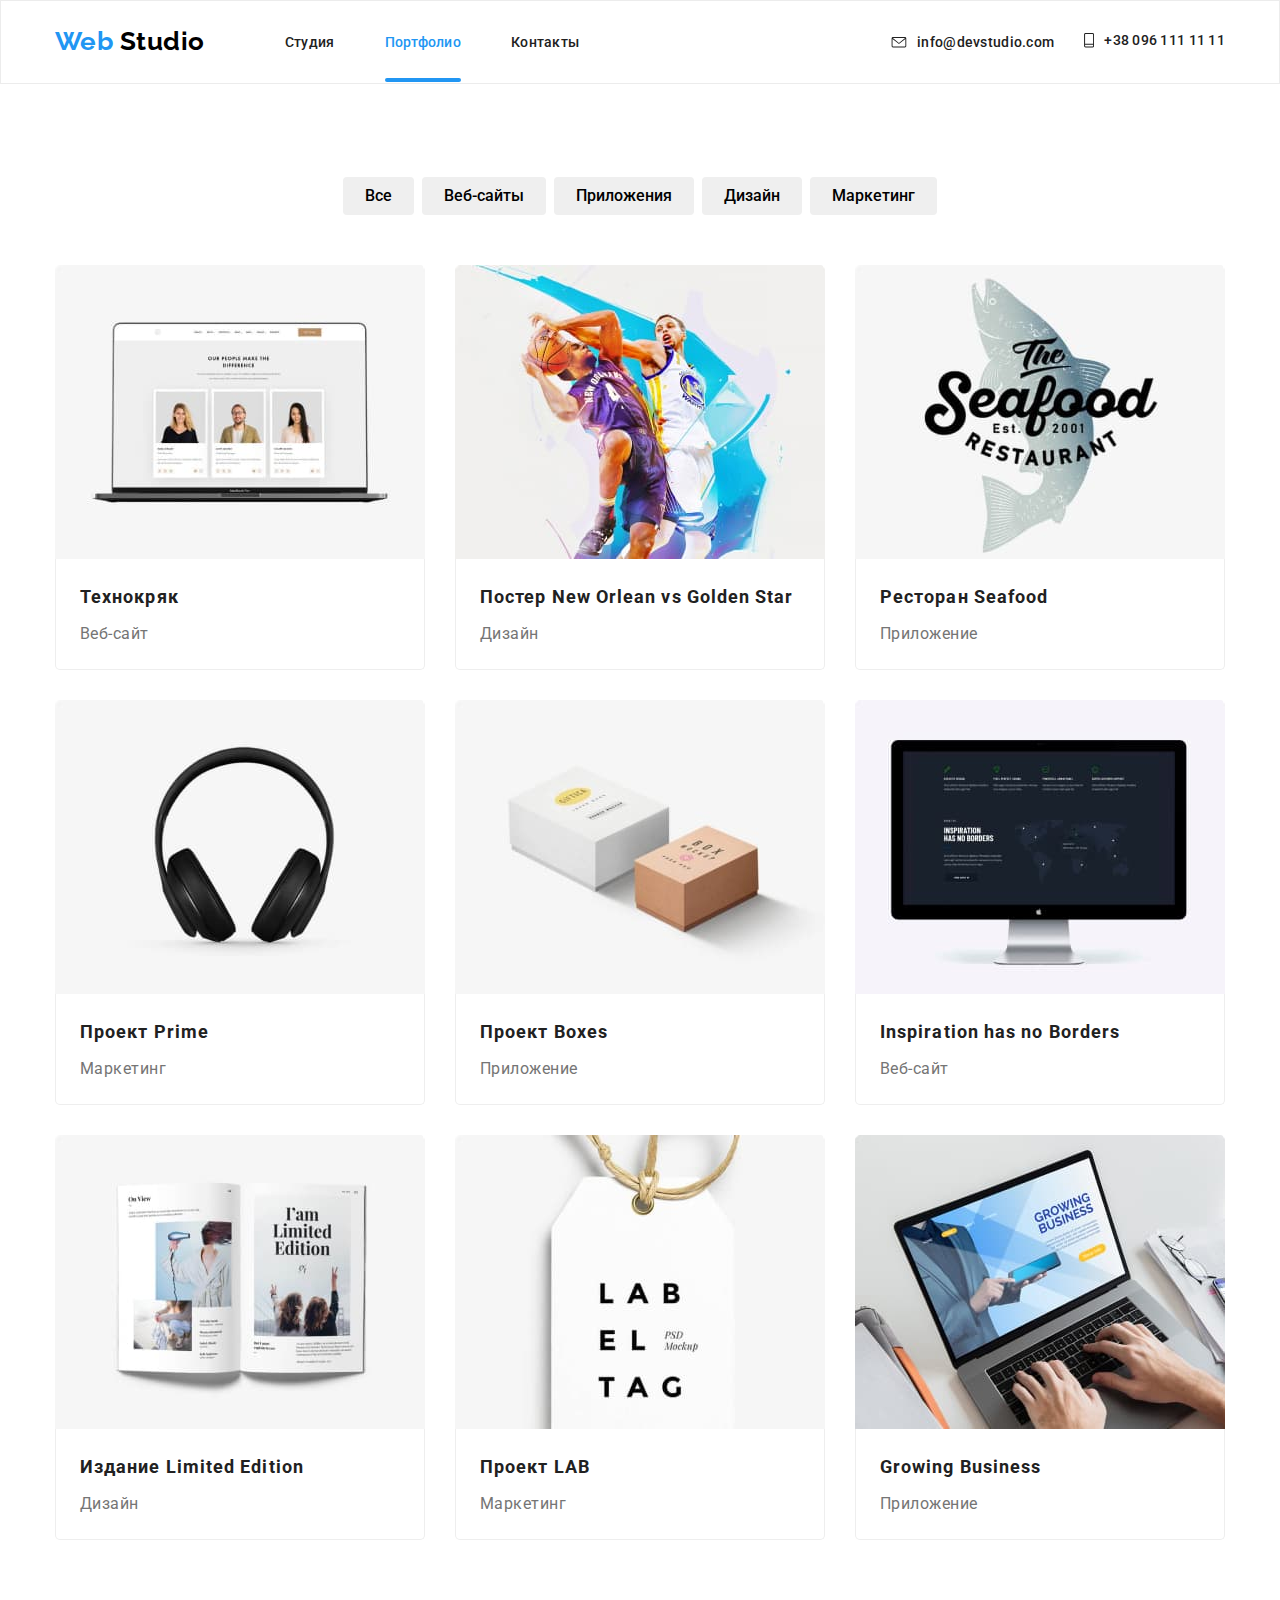
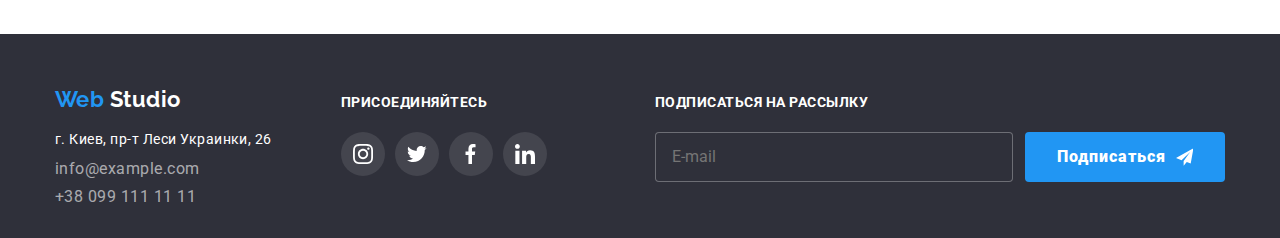
==== portfolio.html @ faace089 "Переносит файлі из дз6, вносит правки по макету (переименовывает команду, передвигает кнопку-крестик" ====
<!DOCTYPE html>
<html lang="ru">

<head>
  <meta charset="UTF-8" />
  <meta name="viewport" content="width=device-width, initial-scale=1.0" />
  <title>Студия</title>
  <link href="https://fonts.googleapis.com/css2?family=Raleway:wght@700&family=Roboto:wght@400;500;700;900&display=swap"
    rel="stylesheet" />
  <link rel="stylesheet"
    href="https://cdnjs.cloudflare.com/ajax/libs/modern-normalize/0.6.0/modern-normalize.min.css" />
  <link rel="stylesheet" href="./css/styles.css" />
</head>

<body>
  <!-- Header -->
  <header class="header-wrapper">
    <div class="container header">
      <nav class="header-nav">
        <a href="./index.html" class="logo">Web <span>Studio</span></a>

        <ul class="nav navigation">
          <li class="item">
            <a href="./index.html" class="link">Студия</a>
          </li>
          <li class="item">
            <a href="./portfolio.html" class="link current">Портфолио</a>
          </li>
          <li class="item"><a href="" class="link">Контакты</a></li>
        </ul>
      </nav>

      <ul class="nav header-contacts">
        <li class="item">
          <a href="mailto:info@devstudio.com " class="link contacts">
            <svg class="icon cover">
              <use href="./img/sprite.svg#cover_icon"></use>
            </svg>info@devstudio.com</a>
        </li>
        <li class="item">
          <a href="tel:+380961111111" class="link contacts">
            <svg class="icon phone">
              <use href="./img/sprite.svg#phone_icon"></use>
            </svg>
            +38 096 111 11 11</a>
        </li>
      </ul>
    </div>
  </header>
  <main>
    <!-- Buttons-filter -->
    <section>
      <h1 class="section-title visually-hidden">Наши работы</h1>
      <ul class="filter container">
        <li class="item">
          <button type="button" class="button-portfolio">Все</button>
        </li>
        <li class="item">
          <button type="button" class="button-portfolio">Веб-сайты</button>
        </li>
        <li class="item">
          <button type="button" class="button-portfolio">Приложения</button>
        </li>
        <li class="item">
          <button type="button" class="button-portfolio">Дизайн</button>
        </li>
        <li class="item">
          <button type="button" class="button-portfolio">Маркетинг</button>
        </li>
      </ul>
      <!-- Works -->
      <ul class="works container">
        <li class="item">
          <div class="thumb">
            <div class="project">
              <a href="" target="_blank">
                <img src="./img-portfolio/001.jpg" alt="Технокряк" width="370" /></a>
              <p class="description">
                Технокряк это современная площадка распространения коронавируса.
                Компании используют эту платформу для цифрового шпионажа и атак
                на защищённые сервера конкурентов.
              </p>
            </div>
            <div class="about-work">
              <h2 class="project-name">Технокряк</h2>
              <p class="type">Веб-сайт</p>
            </div>
          </div>
        </li>
        <li class="item">
          <div class="thumb">
            <div class="project">
              <a href="" target="_blank">
                <img src="./img-portfolio/002.jpg" alt="New Orlean vs Golden Star" width="370" /></a>
              <p class="description">
                Технокряк это современная площадка распространения сифилиса.
                Компании используют эту платформу для цифрового шпионажа и атак
                на защищённые сервера конкурентов.
              </p>
            </div>
            <div class="about-work">
              <h2 class="project-name">Постер New Orlean vs Golden Star</h2>
              <p class="type">Дизайн</p>
            </div>
          </div>
        </li>
        <li class="item">
          <div class="thumb">
            <div class="project">
              <a href="" target="_blank">
                <img src="./img-portfolio/003.jpg" alt="Seafood" width="370" /></a>
              <p class="description">
                Технокряк это современная площадка распространения гонореи.
                Компании используют эту платформу для цифрового шпионажа и атак
                на защищённые сервера конкурентов.
              </p>
            </div>
            <div class="about-work">
              <h2 class="project-name">Ресторан Seafood</h2>
              <p class="type">Приложение</p>
            </div>
          </div>
        </li>
        <li class="item">
          <div class="thumb">
            <div class="project">
              <a href="" target="_blank">
                <img src="./img-portfolio/004.jpg" alt="Prime" width="370" /></a>
              <p class="description">
                Технокряк это современная площадка распространения хламидиоза.
                Компании используют эту платформу для цифрового шпионажа и атак
                на защищённые сервера конкурентов.
              </p>
            </div>
            <div class="about-work">
              <h2 class="project-name">Проект Prime</h2>
              <p class="type">Маркетинг</p>
            </div>
          </div>
        </li>
        <li class="item">
          <div class="thumb">
            <div class="project">
              <a href="" target="_blank">
                <img src="./img-portfolio/005.jpg" alt="Boxes" width="370" /></a>
              <p class="description">
                Технокряк это современная площадка распространения глаукомы.
                Компании используют эту платформу для цифрового шпионажа и атак
                на защищённые сервера конкурентов.
              </p>
            </div>
            <div class="about-work">
              <h2 class="project-name">Проект Boxes</h2>
              <p class="type">Приложение</p>
            </div>
          </div>
        </li>
        <li class="item">
          <div class="thumb">
            <div class="project">
              <a href="" target="_blank">
                <img src="./img-portfolio/006.jpg" alt="Inspiration has no Borders" width="370" /></a>
              <p class="description">
                Технокряк это современная площадка распространения чумы.
                Компании используют эту платформу для цифрового шпионажа и атак
                на защищённые сервера конкурентов.
              </p>
            </div>
            <div class="about-work">
              <h2 class="project-name">Inspiration has no Borders</h2>
              <p class="type">Веб-сайт</p>
            </div>
          </div>
        </li>
        <li class="item">
          <div class="thumb">
            <div class="project">
              <a href="" target="_blank">
                <img src="./img-portfolio/007.jpg" alt="Limited Edition" width="370" /></a>
              <p class="description">
                Технокряк это современная площадка распространения сибирской
                язвы. Компании используют эту платформу для цифрового шпионажа и
                атак на защищённые сервера конкурентов.
              </p>
            </div>
            <div class="about-work">
              <h2 class="project-name">Издание Limited Edition</h2>
              <p class="type">Дизайн</p>
            </div>
          </div>
        </li>
        <li class="item">
          <div class="thumb">
            <div class="project">
              <a href="" target="_blank">
                <img src="./img-portfolio/008.jpg" alt="LAB" width="370" /></a>
              <p class="description">
                Технокряк это современная площадка распространения гепетита.
                Компании используют эту платформу для цифрового шпионажа и атак
                на защищённые сервера конкурентов.
              </p>
            </div>
            <div class="about-work">
              <h2 class="project-name">Проект LAB</h2>
              <p class="type">Маркетинг</p>
            </div>
          </div>
        </li>
        <li class="item">
          <div class="thumb">
            <div class="project">
              <a href="" target="_blank">
                <img src="./img-portfolio/009.jpg" alt="Growing Business" width="370" /></a>
              <p class="description">
                Технокряк это современная площадка распространения гриппа.
                Компании используют эту платформу для цифрового шпионажа и атак
                на защищённые сервера конкурентов.
              </p>
            </div>
            <div class="about-work">
              <h2 class="project-name">Growing Business</h2>
              <p class="type">Приложение</p>

            </div>
          </div>
        </li>
      </ul>
    </section>
  </main>

  <!-- Footer -->
  <footer>
    <div class="footer container">
      <div class="footer-contacts">
        <a href="./index.html" class="logo-footer">Web <span>Studio</span></a>
        <address>
          <a href="https://www.google.com/maps/place/%D0%B1%D1%83%D0%BB.+%D0%9B%D0%B5%D1%81%D0%B8+%D0%A3%D0%BA%D1%80%D0%B0%D0%B8%D0%BD%D0%BA%D0%B8,+26,+%D0%9A%D0%B8%D0%B5%D0%B2,+02000/@50.4265807,30.5361971,17z/data=!3m1!4b1!4m5!3m4!1s0x40d4cf0e033ecbe9:0x57a4dffefec77da0!8m2!3d50.4265807!4d30.5383858"
            class="address" target="_blank">г. Киев, пр-т Леси Украинки, 26</a><br />
          <a href="mailto:info@example.com" class="link mail">info@example.com</a><br />
          <a href="tel:+380991111111" class="link tel">+38 099 111 11 11</a>
        </address>
      </div>
      <div class="follow-us">
        <h2 class="footer-title">присоединяйтесь</h2>
        <ul class="social-networks">
          <li class="item">
            <a href="https://www.instagram.com/" class="link" target="_blank" aria-label="Ссылка на Instagram">
              <svg class="footer-icon">
                <use href="./img/sprite.svg#instagram"></use>
              </svg></a>
          </li>
          <li class="item">
            <a href="https://www.twitter.com/" class="link" target="_blank" aria-label="Ссылка на Twitter">
              <svg class="footer-icon">
                <use href="./img/sprite.svg#twitter"></use>
              </svg></a>
          </li>
          <li class="item">
            <a href="https://www.facebook.com/" class="link" target="_blank" aria-label="Ссылка на Facebook">
              <svg class="footer-icon">
                <use href="./img/sprite.svg#facebook"></use>
              </svg></a>
          </li>
          <li class="item">
            <a href="https://www.linkedin.com/" class="link" target="_blank" aria-label="Ссылка на LinkedIn"><svg
                class="footer-icon">
                <use href="./img/sprite.svg#linkedin"></use>
              </svg></a>
          </li>
        </ul>
      </div>
      <div class="subscribe">
        <h2 class="footer-title">подписаться на рассылку</h2>
        <form class="footer-form">
          <label class="e-mail-label" for="e-mail"></label>
          <input class="email-input" type="email" name="e-mail" id="e-mail" placeholder="E-mail">
          <button class="button-footer">
            Подписаться
            <svg class="plane">
              <use href="./img/sprite.svg#plane"></use>
            </svg>
          </button>
        </form>
      </div>
    </div>
    <!-- <p class="copiright">2020 | Developed by GoIT Students</p> -->
  </footer>
  <script src="./js/modal.js"></script>
</body>

</html>
---- css/styles.css ----
:root {
  --footer-text-color: rgba(255, 255, 255, 0.6);
  --footer-bgc: #2f303a;
  --title-text-color: #212121;
  --accent-color: #2196f3;
  --paragraph-colour: #757575;
  --primary-white-color: #ffffff;

  --timing-function: cubic-bezier(0.4, 0, 0.2, 1);
}

body {
  background-color: var(--primary-white-color);
  color: var(--title-text-color);

  font-family: Roboto, sans-serif;
  letter-spacing: 0.03em;
}

li {
  list-style: none;
}

a {
  text-decoration: none;
  margin: 0;
  padding: 0;
}

p {
  color: var(--paragraph-colour);
}

footer {
  background-color: var(--footer-bgc);
}

section {
  padding-bottom: 94px;
}

.container {
  margin-left: auto;
  margin-right: auto;
  width: 1200px;
  padding-left: 15px;
  padding-right: 15px;
  /* outline: 2px solid green; */
}

.visually-hidden {
  position: absolute;
  width: 1px;
  height: 1px;
  margin: -1px;
  border: 0;
  padding: 0;
  clip: rect(0 0 0 0);
  overflow: hidden;
}

/* Header */
.header-wrapper {
  border: 1px solid #ececec;
}

.header {
  display: flex;
  align-items: center;
}

.header-nav {
  display: flex;
  align-items: center;
}

.header-contacts {
  display: flex;
  margin: 0;
  padding: 0;
  margin-left: auto;
  align-items: baseline;

  transition: color 250ms var(--timing-function);
}

.header-contacts .item + .item {
  margin-left: 30px;
}

.header-contacts .link {
  display: flex;
  align-items: center;
  padding-top: 32px;
  padding-bottom: 32px;
}

.header-contacts .icon:hover {
  --color4: var(--accent-color);
}

.header-contacts .cover {
  width: 16px;
  height: 11px;
  margin-right: 10px;
}
.header-contacts .phone {
  width: 10px;
  height: 15px;
  margin-right: 10px;
}
/* Logo */
.logo {
  color: var(--accent-color);

  font-family: Raleway, sans-serif;
  font-weight: 700;
  font-size: 26px;
  line-height: 1.2;
}

.logo > span {
  color: #000000;
}
/* Navigation */

.navigation {
  display: flex;
  padding: 0;
  margin: 0;
  margin-left: 80px;
}

.navigation .item + .item {
  margin-left: 50px;
}

.nav .link {
  padding-top: 32px;
  padding-bottom: 32px;

  color: var(--title-text-color);

  font-weight: 500;
  font-size: 14px;
  line-height: 1.14;
  letter-spacing: 0.02em;

  transition: color 250ms var(--timing-function);
}

.nav .link:hover,
.nav .link:focus {
  color: var(--accent-color);
}

.nav .current {
  color: var(--accent-color);
  position: relative;
}

.nav .current::after {
  content: "";

  position: absolute;
  bottom: 0;
  left: 0;

  background-color: var(--accent-color);
  width: 100%;
  height: 4px;
  border-radius: 2px;
}

/* Tel & E-mail */
.contacts {
  color: var(--paragraph-colour);

  font-weight: 500;
  font-size: 14px;
  line-height: 1.14;
  letter-spacing: 0.02em;
}

.contacts:hover,
.contacts:focus {
  color: var(--accent-color);
}

/* Hero */
.hero {
  text-align: center;
  max-width: 1600px;
  height: 600px;
  margin-left: auto;
  margin-right: auto;
  margin-bottom: 94px;
  background-color: var(--footer-bgc);
  background-image: linear-gradient(
      rgba(47, 48, 58, 0.8),
      rgba(47, 48, 58, 0.8)
    ),
    url(../img/Banner.jpg);

  background-repeat: no-repeat;
  background-position: center;
  background-size: cover;
}

.hero-title {
  margin-top: 0;
  margin-bottom: 30;
  padding-top: 200px;

  color: var(--primary-white-color);

  font-weight: 900;
  font-size: 44px;
  line-height: 1.36;
  letter-spacing: 0.06em;
  text-transform: uppercase;
}

/* Button */

.button {
  display: inline-block;
  border-radius: 4px;
  min-width: 200px;
  padding: 10px 32px;

  color: var(--primary-white-color);
  background-color: var(--accent-color);
  border: none;

  text-align: center;
  font-weight: 700;
  font-size: 16px;
  line-height: 1.87;
  letter-spacing: 0.06em;
}
/* Advantages */

.advantages {
  display: flex;
  padding: 0;
  margin-top: 0;
}

.background {
  display: flex;
  justify-content: center;
  align-items: center;

  background: #f5f4fa;
  border-radius: 4px;
  min-width: 270px;
  min-height: 120px;
  margin-bottom: 30px;
}

/* .background:hover,
.background:focus {
  background-color: var(--accent-color);
} */

.advantages .img {
  display: block;
  width: 70px;
  height: 70px;
}

.advantages .item .title {
  margin: 0;
  margin-bottom: 10px;
}

.advantages .item p {
  margin: 0;
}

.advantages .item + .item {
  margin-left: 30px;
}
.section-title {
  font-weight: 700;
  font-size: 36px;
  line-height: 1.16;
  text-align: center;
  margin-top: 0;
  margin-bottom: 50px;
}

.title {
  font-weight: 700;
  font-size: 14px;
  line-height: 1.14;
  text-transform: uppercase;
}

.title-text {
  font-size: 14px;
  line-height: 1.71;
}

/* Activity */

.activity {
  display: flex;
  padding: 0;
  margin: 0;
}
.activity .item + .item {
  margin-left: 30px;
}
.activity .item img {
  display: block;
  border-radius: 4px;
  min-width: 370px;
}

.activity .item {
  position: relative;
}

.activity-title {
  position: absolute;
  bottom: 0;
  left: 0;

  margin: 0;
  padding: 27px 0;

  color: var(--primary-white-color);
  background-color: rgba(47, 48, 58, 0.8);
  width: 100%;

  font-weight: 700;
  font-size: 14px;
  line-height: 1.14;
  text-transform: uppercase;
  text-align: center;
}
/* Team */

.team-container {
  background-color: #f5f4fa;

  /* outline: 2px solid salmon; */
}

.team {
  margin-left: auto;
  margin-right: auto;
  width: 1200px;
  padding-left: 15px;
  padding-right: 15px;
  padding-top: 94px;

  /* outline: 2px solid blue; */
}

.people .item + .item {
  margin-left: 30px;
}

.people {
  display: flex;
  padding: 0;
  margin-top: 0;
  margin-bottom: 0;
}
.people .item {
  box-shadow: 0px 2px 1px rgba(0, 0, 0, 0.2), 0px 1px 1px rgba(0, 0, 0, 0.14),
    0px 1px 3px rgba(0, 0, 0, 0.12);
}

.face {
  display: block;
  border-top-left-radius: 4px;
  border-top-right-radius: 4px;
  min-width: 270px;
}

.about-person {
  margin-left: auto;
  margin-right: auto;
  padding-bottom: 24px;
  background-color: var(--primary-white-color);
  border-bottom-left-radius: 4px;
  border-bottom-right-radius: 4px;
}

.team-title {
  margin-bottom: 50px;
  margin-left: auto;
  margin-right: auto;
}

.name {
  margin-top: 0;
  margin-bottom: 10px;
  padding-top: 30px;

  font-weight: 500;
  font-size: 16px;
  line-height: 1.18;
  text-align: center;
}

.team-container .profession {
  margin-top: 0;
  margin-bottom: 16px;

  font-weight: 400;
  text-align: center;
}

.social-network {
  display: flex;
  justify-content: center;
  padding: 0;
  margin-left: auto;
  margin-right: auto;
  width: 207px;
  height: 44px;

  /* outline: 2px solid salmon; */
}

.social-network > .item a {
  display: flex;
  justify-content: center;
  align-items: center;
  width: 44px;
  height: 44px;

  border-radius: 50%;

  transition: background-color 250ms var(--timing-function);
}

.social-network .item + .item {
  margin-left: 10px;
}

.social-network > .item a:hover,
.social-network > .item a:focus {
  background-color: var(--accent-color);
  border-radius: 50%;
  cursor: pointer;
}

.team-icon {
  display: block;
  width: 20px;
  height: 20px;
  fill: #afb1b8;

  transition: fill 250ms var(--timing-function);
}

.social-network .item:hover .team-icon,
.social-network .item:focus .team-icon {
  fill: var(--primary-white-color);
}

.social-network > .item {
  box-shadow: none;
}

/* Customers */

.section:last-child {
  padding-top: 94px;
}

.customers {
  display: flex;
  padding: 0;
  margin: 0;
}

.customers .item + .item {
  margin-left: 30px;
}

.customers .item {
  display: flex;
  justify-content: center;
  align-items: center;

  border: 1px solid #afb1b8;
  border-radius: 4px;
  width: 170px;
  height: 90px;
  transition: border 250ms var(--timing-function);
}
.customers .item:hover,
.customers .item:focus {
  border: 1px solid var(--accent-color);
}

.customers .icon {
  color: #afb1b8;
  transition: color 250ms var(--timing-function);
}

.customers .item:hover .icon,
.customers .item:focus .icon {
  color: var(--accent-color);
}

.customers .company1 {
  width: 44px;
  height: 49px;
}
.customers .company2 {
  width: 40px;
  height: 52px;
}
.customers .company3 {
  width: 41px;
  height: 42px;
}
.customers .company4 {
  width: 79px;
  height: 42px;
}
.customers .company5 {
  width: 59px;
  height: 47px;
}
.customers .company6 {
  width: 88px;
  height: 45px;
}

/* Footer */

.footer a {
  display: inline-block;
}

.footer {
  display: flex;
  align-items: baseline;
  padding-top: 48px;
  padding-bottom: 28px;
  /* border-bottom: 2px solid rgba(255, 255, 255, 0.1); */
}

.footer-contacts {
  margin-right: 69px;

  background-color: var(--footer-bgc);
  color: var(--footer-text-color);
  margin-left: 0;
}

.footer-contacts > a {
  margin-bottom: 10px;
}
/* Logo */
.logo-footer {
  color: var(--accent-color);

  font-family: Raleway, sans-serif;
  font-weight: 700;
  font-size: 22px;
  line-height: 1.63;
}

.logo-footer > span {
  color: var(--primary-white-color);
}

/* Address box*/
.footer-contacts .address {
  margin-bottom: 9px;
  color: var(--primary-white-color);
  /* я не понимаю, почему оно не автоматическое и даже из body (я пробовала) font-style, а упорно рисует мне адрес italic*/
  font-style: normal;
  font-weight: 400;
  font-size: 14px;
  line-height: 1.7;
}

.footer-contacts .link {
  font-style: normal;
  color: var(--footer-text-color);
}
.footer-contacts .mail {
  margin-bottom: 9px;
}

/* Social Networks box */

.follow-us {
  margin-right: 94px;
}

.social-networks {
  display: flex;
  padding: 0;
  margin-top: 0;
  /* Пока тут не иконки я чисто визуально тыкнула нижний маржин, иначе съезжает */
  margin-bottom: 34px;
}

.social-networks .item + .item {
  margin-left: 10px;
}

.social-networks .item .link {
  display: flex;
  justify-content: center;
  align-items: center;

  width: 44px;
  height: 44px;
  background-color: rgba(255, 255, 255, 0.1);
  border-radius: 50%;

  transition: background-color 250ms var(--timing-function);
}
.social-networks .item .link:hover,
.social-networks .item .link:focus {
  background-color: var(--accent-color);
  cursor: pointer;
}

.footer-icon {
  width: 20px;
  height: 20px;

  fill: var(--primary-white-color);
}

.footer-title {
  margin-bottom: 21px;

  color: var(--primary-white-color);

  font-weight: 700;
  font-size: 14px;
  line-height: 1.14;
  text-transform: uppercase;
}
/* Form &Button */

.subscribe {
  margin-left: auto;
}

.footer-form {
  display: flex;
}

.e-mail-label {
  color: var(--footer-text-color);

  font-weight: 400;
  font-size: 16px;
  line-height: 1.25;
}

.email-input {
  width: 358px;
  height: 50px;
  padding-top: 15px;
  padding-bottom: 15px;
  padding-left: 16px;
  margin-right: 12px;

  background-color: var(--footer-bgc);
  color: var(--footer-text-color);

  outline: none;
  border: 1px solid rgba(255, 255, 255, 0.3);
  /* box-shadow: 0px 4px 4px rgba(0, 0, 0, 0.15); */
  border-radius: 4px;
}

/* .footer input {
  display: inline-block;
  border-radius: 4px;
  min-width: 200px; */

.button-footer {
  display: flex;
  align-items: center;

  border: none;
  border-radius: 4px;
  width: 200px;
  height: 50px;
  padding: 10px 32px;

  color: var(--primary-white-color);
  background-color: var(--accent-color);

  font-weight: 900;
  font-size: 16px;
  line-height: 1.87;
  letter-spacing: 0.06em;
  text-align: center;

  cursor: pointer;
}

.plane {
  width: 24px;
  height: 24px;
  margin-left: 10px;
  /* padding-top: 13px;
  padding-bottom: 13px; */
}

/* Copiright */
.copiright {
  margin-top: 0;
  margin-bottom: 0;
  padding-top: 18px;
  padding-bottom: 21px;
  color: rgba(255, 255, 255, 0.4);

  font-weight: 400;
  font-size: 12px;
  line-height: 2;
  text-align: center;
}

/* ****** */

/* portfolio.html */

/* Buttons-filter */

.filter {
  display: flex;
  justify-content: center;
  margin-left: auto;
  margin-right: auto;
  margin-top: 0;
  padding-top: 93px;
  margin-bottom: 50px;
}
.filter button {
  display: inline-block;
  min-height: 38px;
  border-radius: 4px;
  padding: 6px 22px;
}

.filter .item + .item {
  margin-left: 8px;
}

.button-portfolio {
  font-family: inherit;
  font-weight: 500;
  font-size: 16px;
  line-height: 1.62;
  text-align: center;
  border: none;

  transition: color 250ms var(--timing-function),
    background-color 250ms var(--timing-function),
    box-shadow 250ms var(--timing-function);
}

.button-portfolio:hover,
.button-portfolio:focus {
  background-color: var(--accent-color);
  color: var(--primary-white-color);
  box-shadow: 0px 2px 2px rgba(0, 0, 0, 0.12), 0px 1px 2px rgba(0, 0, 0, 0.08),
    0px 3px 1px rgba(0, 0, 0, 0.1);
  cursor: pointer;
}

/* Works */

.works {
  display: flex;
  flex-wrap: wrap;
  margin-top: 0;
  margin-bottom: 0;
  justify-content: center;
}
.works .item:hover,
.works .item:focus {
  box-shadow: 1px 4px 6px rgba(0, 0, 0, 0.16), 0px 4px 4px rgba(0, 0, 0, 0.06),
    0px 1px 1px rgba(0, 0, 0, 0.12);
}

.works .item:not(:nth-child(3n)) {
  margin-right: 30px;
  min-width: 370px;
}

.works .item:not(:nth-last-child(-n + 3)) {
  margin-bottom: 30px;
}

.works .project {
  position: relative;
  overflow: hidden;
}

.project::before {
  content: "";
  display: block;

  position: absolute;
  bottom: 0;
  left: 0;
  width: 100%;
  height: 100%;

  background-color: rgba(33, 150, 243, 0.9);
  border-top-left-radius: 5px;
  border-top-right-radius: 5px;

  opacity: 0;
  transform: translateY(+100%);
  transition: transform 250ms var(--timing-function),
    opacity 250ms var(--timing-function);
}

.thumb:hover .project::before {
  opacity: 1;
  transform: translateY(0);
}

.works img {
  display: block;
  border-top-left-radius: 5px;
  border-top-right-radius: 5px;
}

.about-work {
  width: 370px;
  padding: 20px 24px;

  border-bottom: 1px solid #eeeeee;
  border-right: 1px solid #eeeeee;
  border-left: 1px solid #eeeeee;
  border-bottom-left-radius: 5px;
  border-bottom-right-radius: 5px;

  background-color: var(--primary-white-color);
}

.project-name {
  margin-top: 0;
  margin-bottom: 4px;
  font-weight: 700;
  font-size: 18px;
  line-height: 2;
  letter-spacing: 0.06em;
}
.type {
  margin: 0;
  font-size: 16px;
  line-height: 1.87;
}

.thumb {
  position: relative;
}

.description {
  position: absolute;
  top: 0;
  left: 0;

  width: 100%;
  height: 100%;
  margin: 0;

  color: var(--primary-white-color);

  font-size: 18px;
  line-height: 1.56;

  padding-top: 63px;
  padding-left: 24px;
  padding-right: 24px;

  opacity: 0;
  transform: translateY(+100%);
  transition: transform 250ms var(--timing-function) 250ms,
    opacity 250ms var(--timing-function) 250ms;
}

.thumb:hover .description,
.thumb:focus .description {
  opacity: 1;
  transform: translateY(0);
}

/* Modal */
.backdrop {
  position: fixed;
  top: 0;
  left: 0;
  width: 100%;
  height: 100%;
  background: rgba(0, 0, 0, 0.2);

  opacity: 1;

  transition: opacity 250ms cubic-bezier(0.4, 0, 0.2, 1);
}

.backdrop.is-hidden {
  opacity: 0;
  pointer-events: none;
  visibility: hidden;

  transform: translate(-50%, -50%) scale(0);
}

.modal {
  position: absolute;
  top: 50%;
  left: 50%;
  transform: translate(-50%, -50%) scale(1);
  transition: transform 250ms var(--timing-function);

  width: 528px;
  height: 581px;
  padding: 40px;

  background-color: var(--primary-white-color);
  box-shadow: 0px 2px 1px rgba(0, 0, 0, 0.2), 0px 1px 1px rgba(0, 0, 0, 0.14),
    0px 1px 3px rgba(0, 0, 0, 0.12);
  border-radius: 4px;
}
.close {
  position: absolute;

  top: 8px;
  right: 8px;
  width: 30px;
  height: 30px;

  background-color: var(--primary-white-color);
  border-radius: 50%;
  border: none;
  box-shadow: 0px 2px 1px rgba(0, 0, 0, 0.2), 0px 1px 1px rgba(0, 0, 0, 0.14),
    0px 1px 3px rgba(0, 0, 0, 0.12);

  cursor: pointer;
}

.icon-close {
  position: absolute;
  top: 50%;
  left: 50%;
  transform: translate(-50%, -50%);

  width: 18px;
  height: 18px;
  fill: #000000;
  transition: ;
}
.close:hover .icon-close,
.close:focus .icon-close {
  fill: var(--accent-color);
  transition: fill 250ms var(--timing-function);
}

.modal-title {
  font-weight: 700px;
  font-size: 20px;
  line-height: 1.15;
  text-align: center;
  color: var(--title-text-color);
  margin-top: 0;
  margin-bottom: 30px;
}

/* Form */
.form {
  display: flex;
  flex-direction: column;
  width: 448px;

  margin-left: auto;
  margin-right: auto;
}

.form-field {
  position: relative;
  margin-bottom: 28px;

  /* outline: 1px solid tomato; */
}

.form-label {
  position: absolute;
  top: 50%;
  left: 42px;
  transform: translateY(-50%);

  font-weight: 400px;
  font-size: 14px;
  line-height: 1.14;
  letter-spacing: 0.01em;

  color: var(--paragraph-colour);
  transition: transform 250ms var(--timing-function);
}

.form-input {
  display: inline-block;
  width: 448px;
  height: 40px;
  border: 1px solid rgba(33, 33, 33, 0.2);
  border-radius: 4px;

  padding-left: 42px;
}

.comment-label {
  position: absolute;
  top: 12px;
  left: 16px;

  font-weight: 400px;
  font-size: 14px;
  line-height: 1.14;
  letter-spacing: 0.01em;

  color: var(--paragraph-colour);
}

.form-texterea {
  display: inline-block;
  width: 448px;
  height: 120px;
  border: 1px solid rgba(33, 33, 33, 0.2);
  border-radius: 4px;
  resize: none;
}

/* Не работает бордер у инпута при фокусе (точнее работает, но спрятан за черной рамкой)*/
.form-input:focus,
.form-texterea:focus {
  border: 1px solid var(--accent-color);
  outline: none;
}

.form-input:focus + .form-label,
.form-input:not(:placeholder-shown) + .form-label {
  color: var(--accent-color);
  transform: translate(-26px, -40px);
}

.form-texterea:focus + .comment-label {
  color: var(--accent-color);
  transform: translateY(-33px);
}

.icon-form {
  position: absolute;
  top: 50%;
  left: 16px;
  transform: translateY(-50%);

  width: 18px;
  height: 18px;
  fill: var(--title-text-color);
}

.form-input:focus ~ .icon-form {
  fill: var(--accent-color);
}

.button-modal {
  display: inline-block;
  width: 200px;
  height: 50px;
  padding: 10px 55px;
  margin-left: auto;
  margin-right: auto;
  border: none;
  border-radius: 4px;
  box-shadow: 0px 4px 4px rgba(0, 0, 0, 0.15);

  color: var(--primary-white-color);
  background-color: var(--accent-color);

  text-align: center;
  font-weight: 700;
  font-size: 16px;
  line-height: 1.87;
  letter-spacing: 0.06em;

  cursor: pointer;
}

/* Checkbox */

/* .checkbox {
  position: absolute;
  appearance: none;
  -webkit-appearance: none;
  -moz-appearance: none;
} */

.checkbox {
  position: absolute;
  width: 1px;
  height: 1px;
  margin: -1px;
  border: 0;
  padding: 0;
  clip: rect(0 0 0 0);
  overflow: hidden;
}

.checkbox-label {
  display: flex;
  flex-direction: row;
  align-items: center;
  justify-content: center;

  font-weight: 400px;
  font-size: 14px;
  line-height: 1.71;
  margin-bottom: 30px;

  color: var(--paragraph-colour);
}

.checkbox-label p {
  margin: 0;
}

.checkbox-label a {
  color: var(--accent-color);
  text-decoration-line: underline;
}

.checkbox-icon {
  display: block;
  width: 15px;
  height: 15px;
  margin-left: 0;
  margin-right: 8px;

  background-color: var(--primary-white-color);
  border: 2px solid var(--title-text-color);
  border-radius: 2px;

  transition: background-color 250ms cubic-bezier(0.4, 0, 0.2, 1);
}

.checkbox:checked + .checkbox-icon {
  background-color: var(--accent-color);
  border: 2px solid var(--accent-color);
  border-radius: 2px;
  background-origin: border-box;
  background-image: url(../img/check.svg);
  background-size: contain;
}
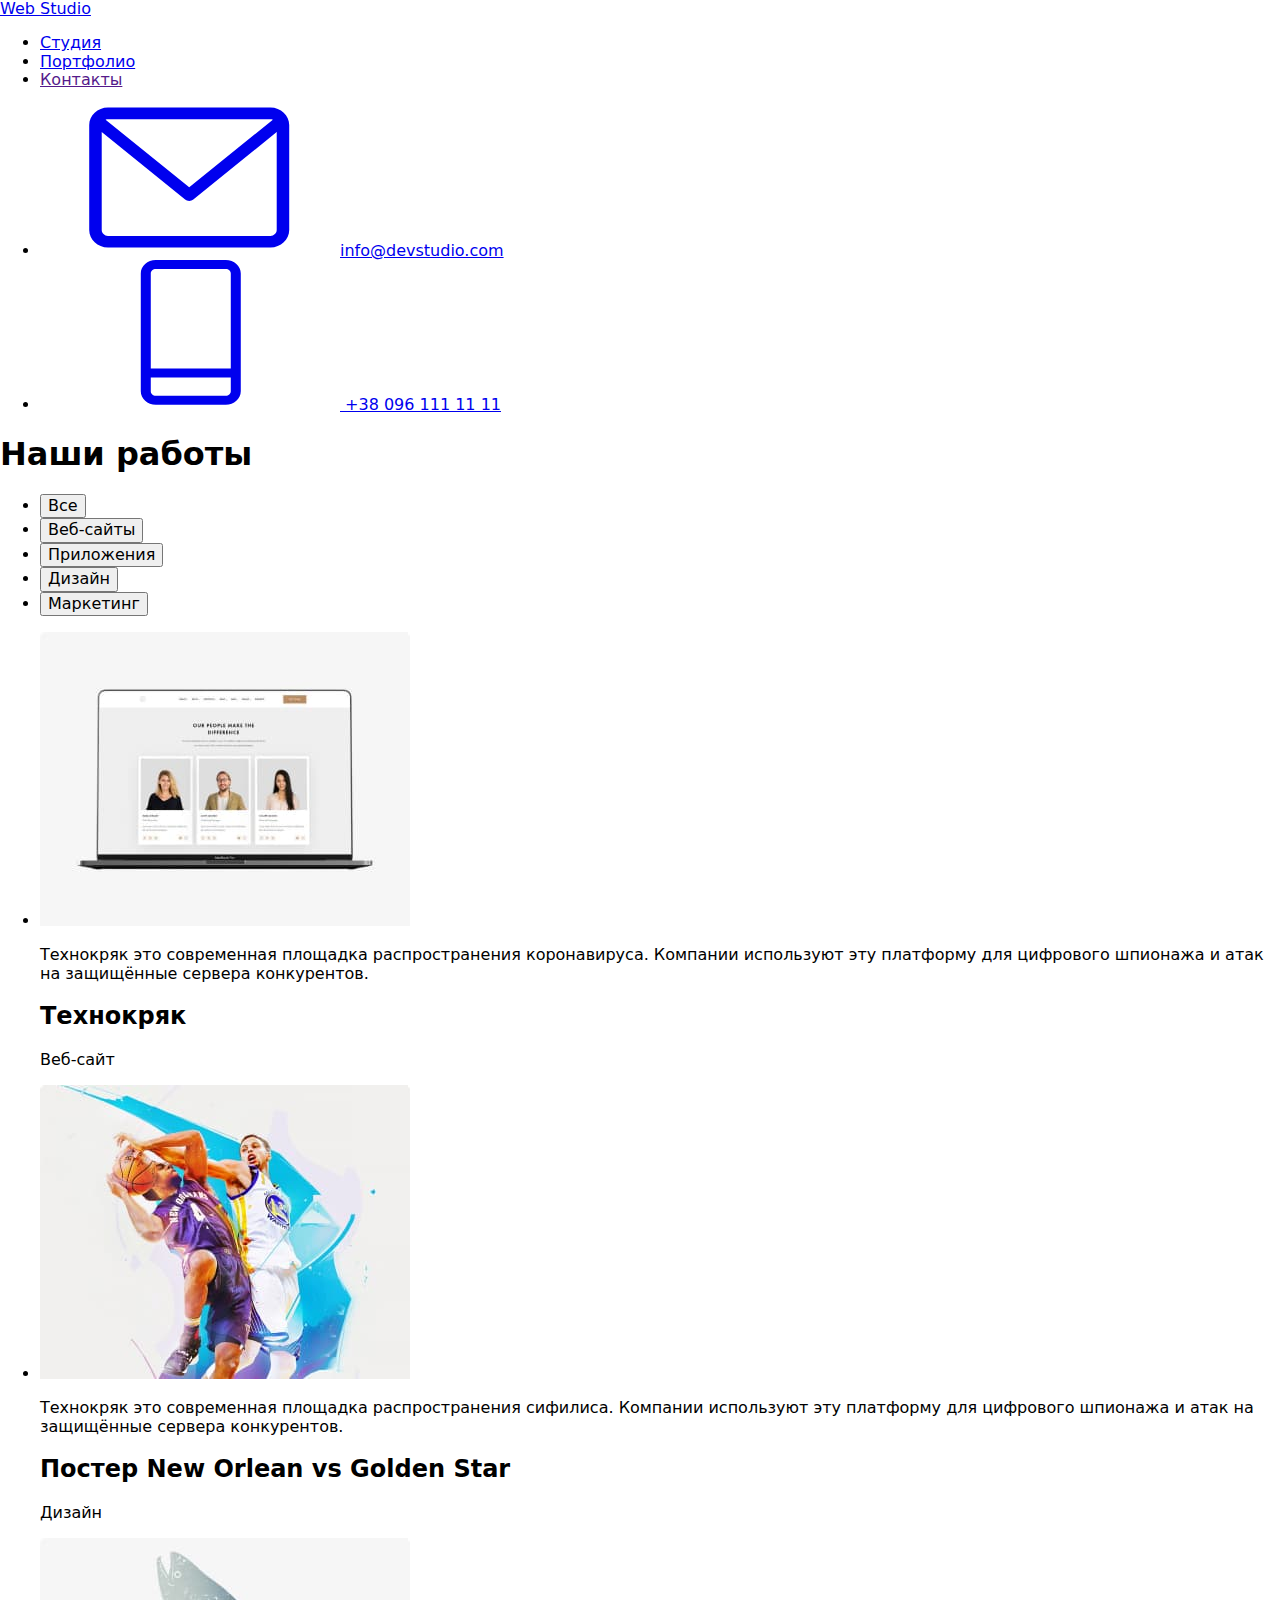
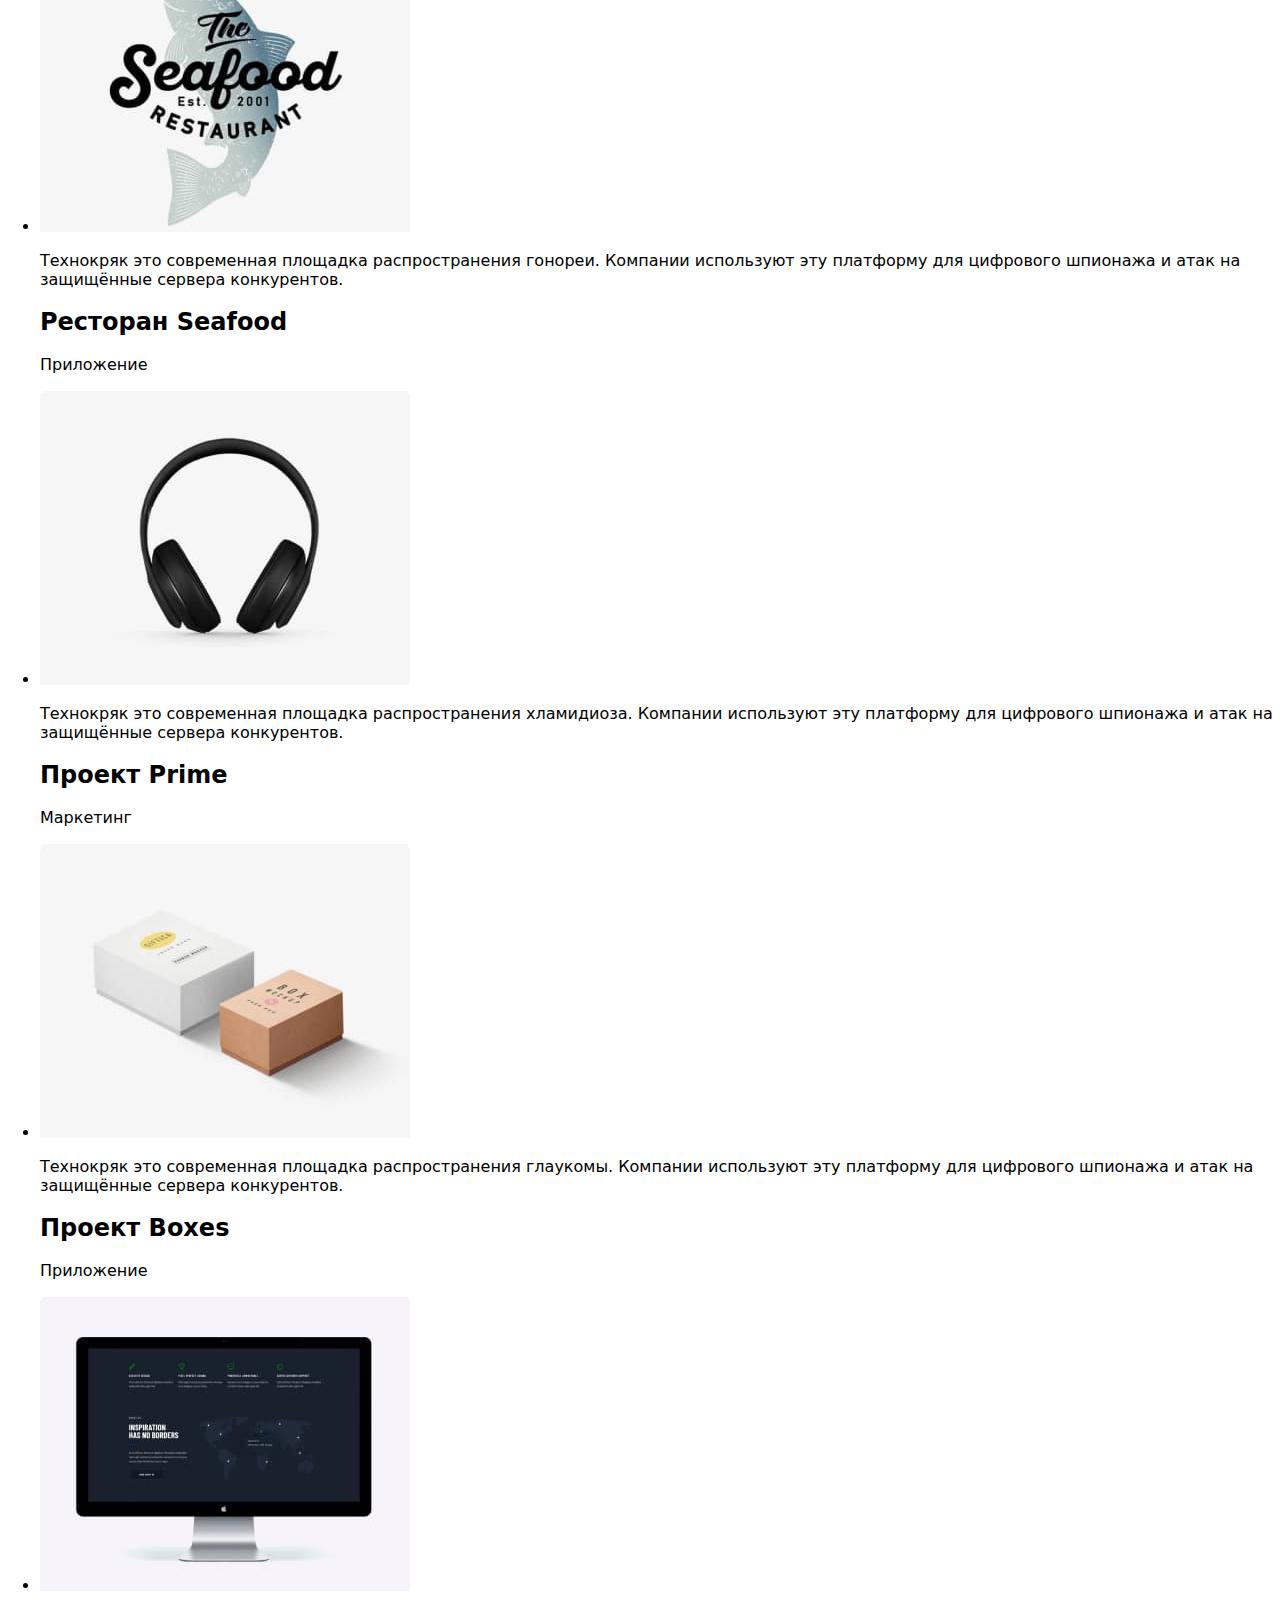
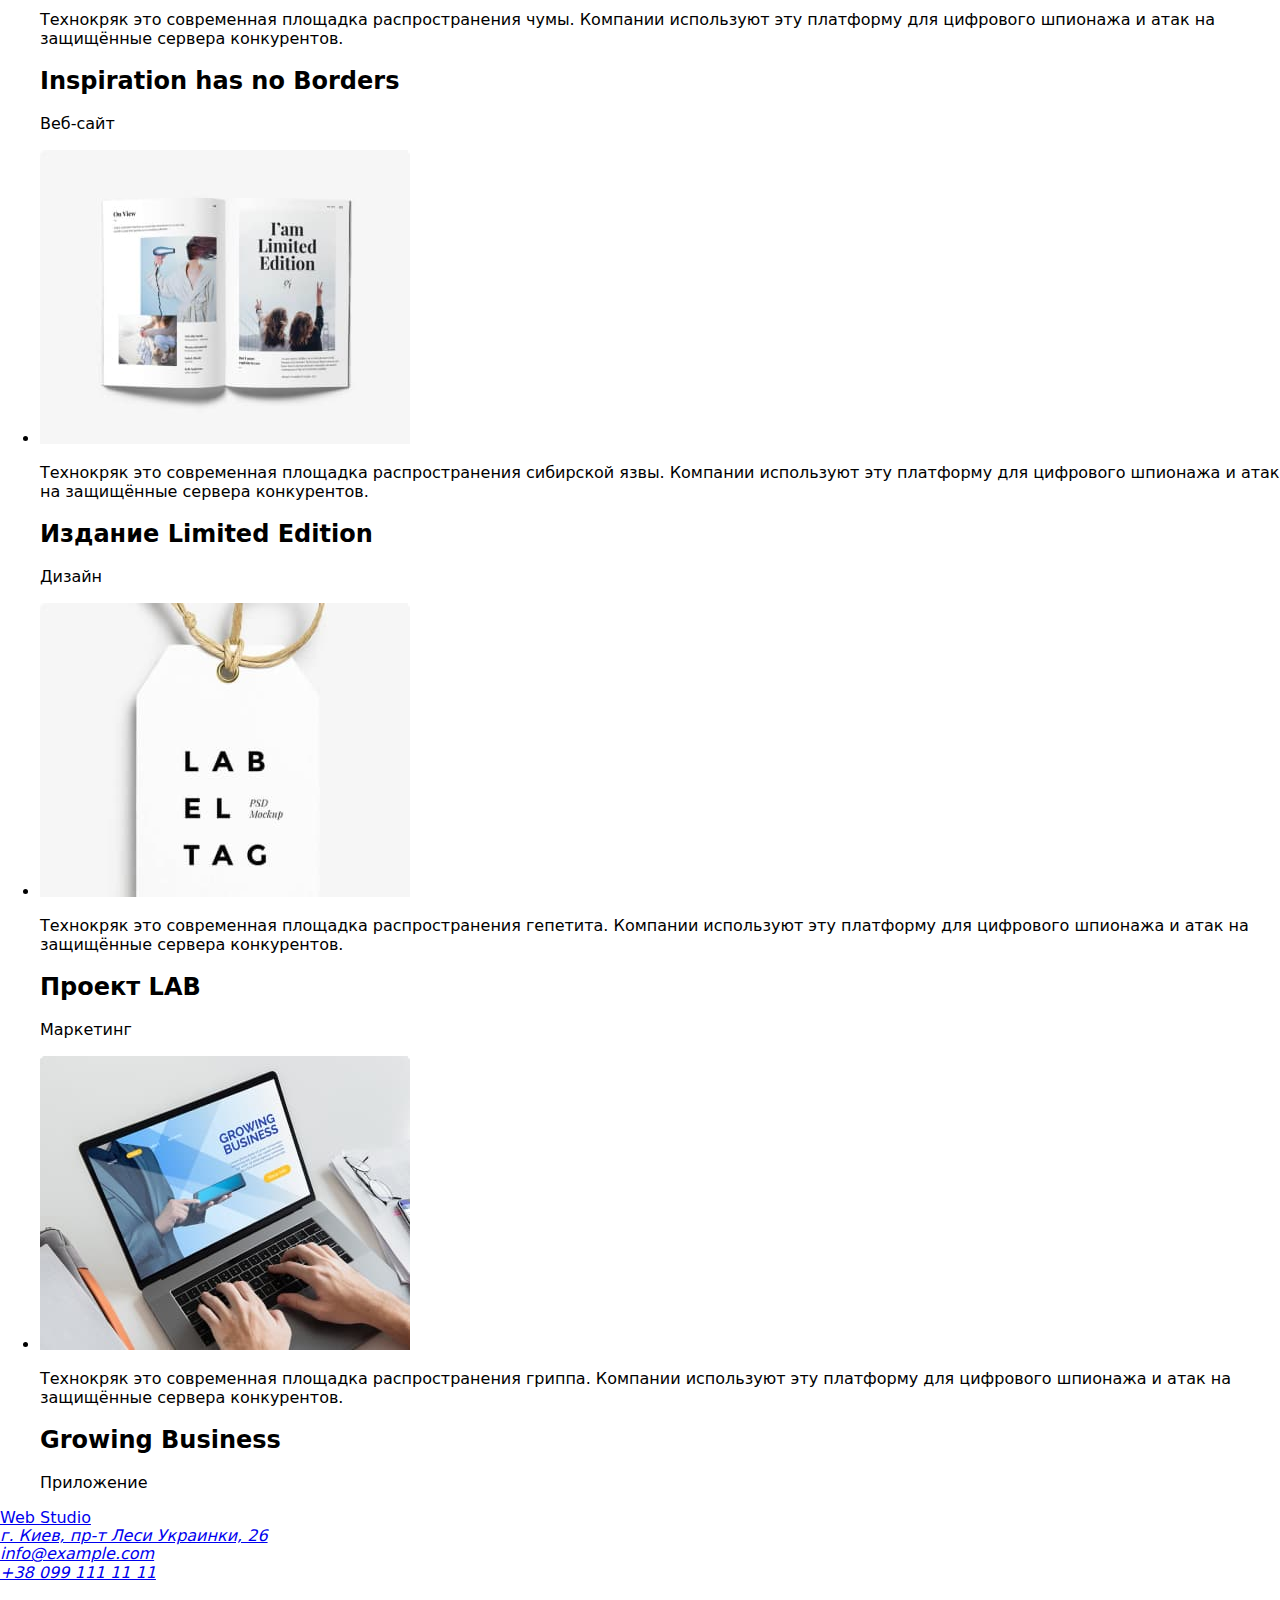
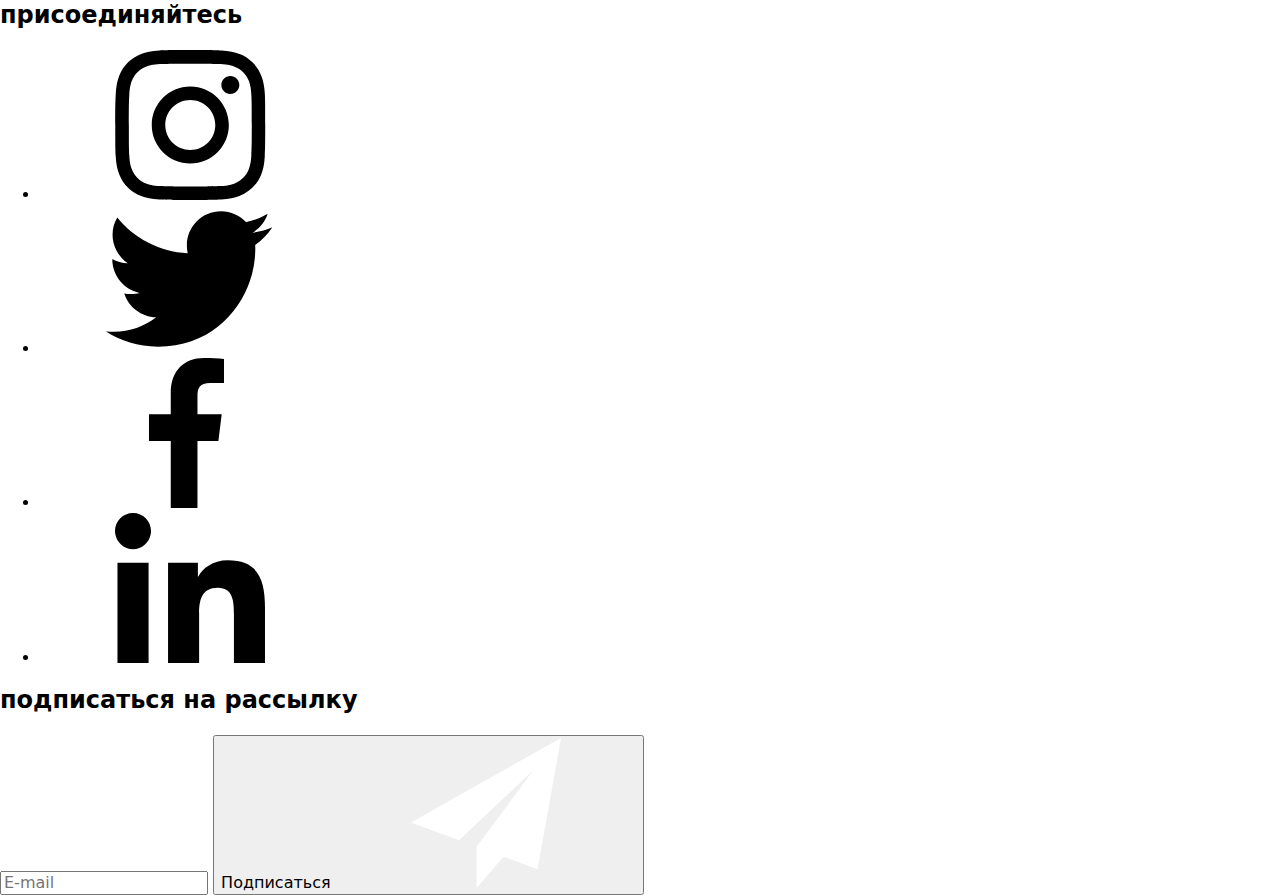
==== commit ce874f33: "Заменяет в html css файлы на минифицированный, скомпилированнный с помощью sass, создает sass для по" ====
--- a/portfolio.html
+++ b/portfolio.html
@@ -9,7 +9,7 @@
     rel="stylesheet" />
   <link rel="stylesheet"
     href="https://cdnjs.cloudflare.com/ajax/libs/modern-normalize/0.6.0/modern-normalize.min.css" />
-  <link rel="stylesheet" href="./css/styles.css" />
+  <link rel="stylesheet" href="./css/portfolio.min.css" />
 </head>
 
 <body>
--- a/css/portfolio.min.css
+++ b/css/portfolio.min.css
@@ -0,0 +1 @@
+/* No CSS *//*# sourceMappingURL=portfolio.min.css.map */